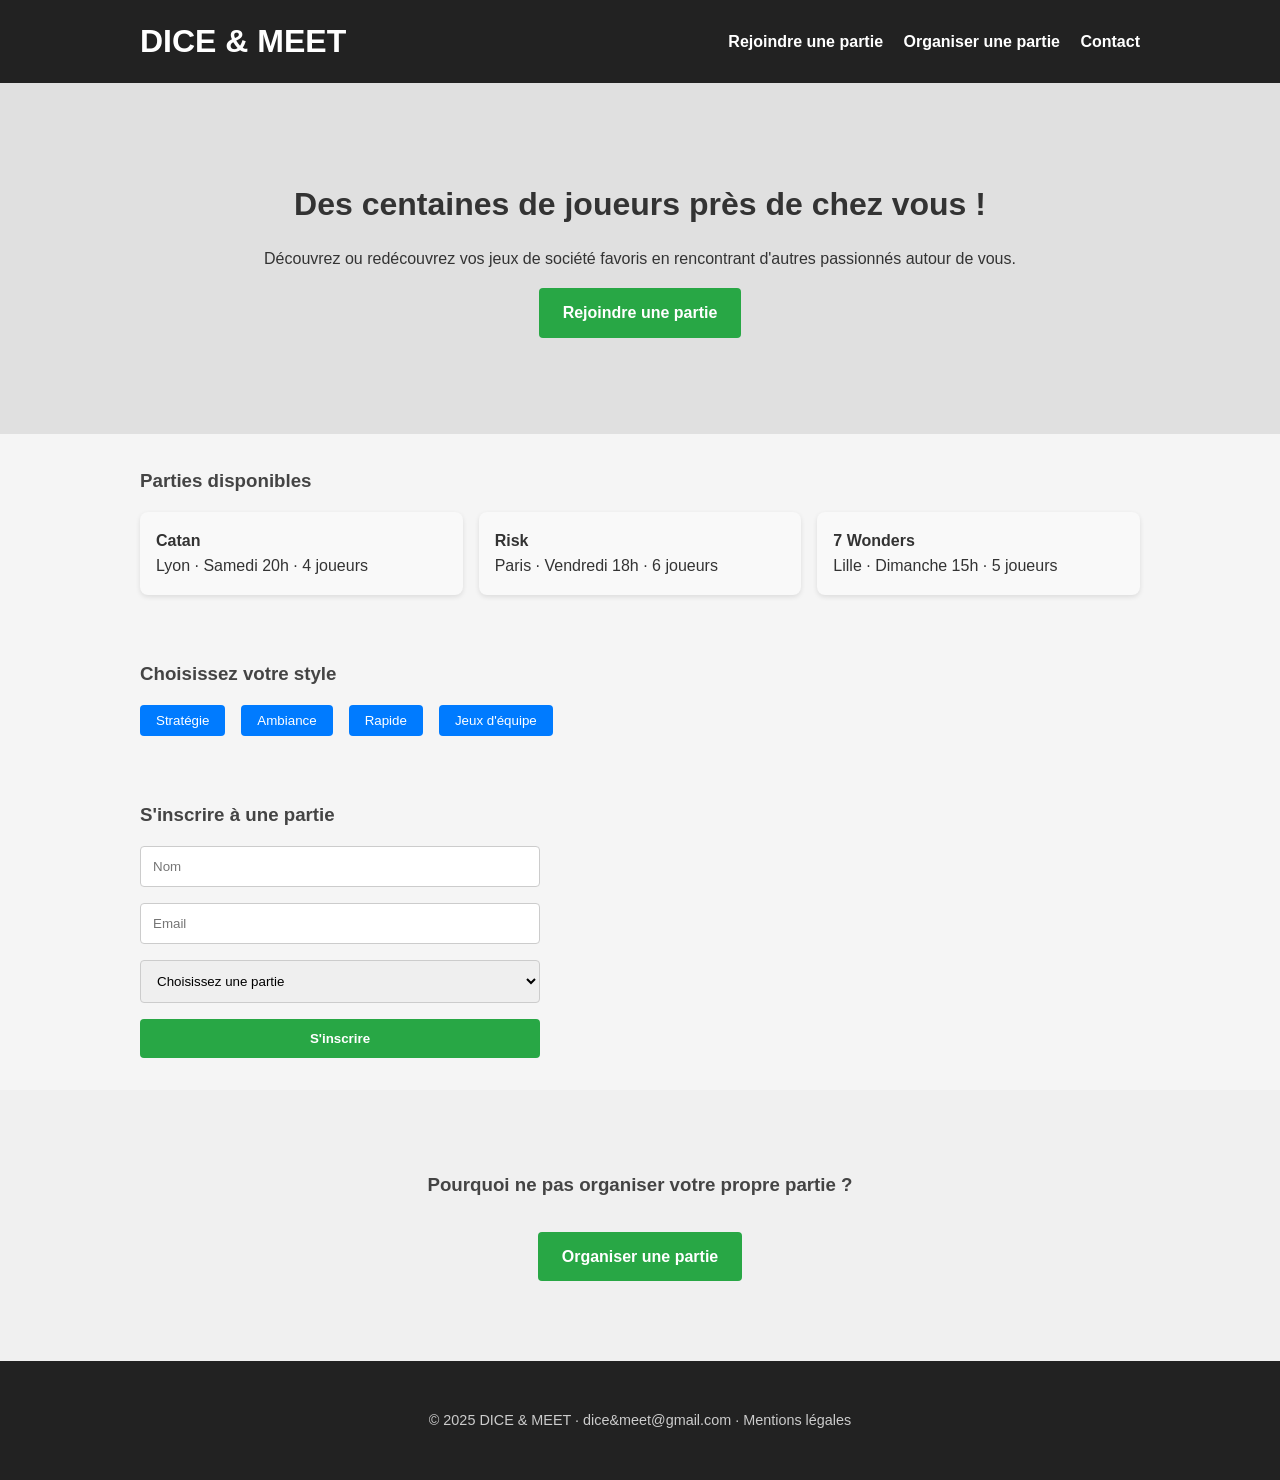
==== index.html @ 6a3aaa8e "first commit" ====
<!DOCTYPE html>
<html lang="fr">
<head>
  <meta charset="UTF-8" />
  <meta name="viewport" content="width=device-width, initial-scale=1.0"/>
  <title>DICE & MEET - Accueil</title>
  <link rel="stylesheet" href="style.css" />
</head>
<body>

  <header>
    <div class="container header-container">
      <h1>DICE & MEET</h1>
      <nav>
        <a href="#">Rejoindre une partie</a>
        <a href="#">Organiser une partie</a>
        <a href="#">Contact</a>
      </nav>
    </div>
  </header>

  <section class="hero">
    <div class="container">
      <h2>Des centaines de joueurs près de chez vous !</h2>
      <p>Découvrez ou redécouvrez vos jeux de société favoris en rencontrant d'autres passionnés autour de vous.</p>
      <a href="#" class="cta">Rejoindre une partie</a>
    </div>
  </section>

  <section class="games-list">
    <div class="container">
      <h3>Parties disponibles</h3>
      <div class="cards">
        <div class="card">
          <h4>Catan</h4>
          <p>Lyon · Samedi 20h · 4 joueurs</p>
        </div>
        <div class="card">
          <h4>Risk</h4>
          <p>Paris · Vendredi 18h · 6 joueurs</p>
        </div>
        <div class="card">
          <h4>7 Wonders</h4>
          <p>Lille · Dimanche 15h · 5 joueurs</p>
        </div>
      </div>
    </div>
  </section>

  <section class="themes">
    <div class="container">
      <h3>Choisissez votre style</h3>
      <div class="theme-buttons">
        <button>Stratégie</button>
        <button>Ambiance</button>
        <button>Rapide</button>
        <button>Jeux d'équipe</button>
      </div>
    </div>
  </section>

  <section class="inscription">
    <div class="container">
      <h3>S'inscrire à une partie</h3>
      <form>
        <input type="text" placeholder="Nom" required />
        <input type="email" placeholder="Email" required />
        <select required>
          <option disabled selected>Choisissez une partie</option>
          <option>Catan à Lyon</option>
          <option>Risk à Paris</option>
          <option>7 Wonders à Lille</option>
        </select>
        <button type="submit">S'inscrire</button>
      </form>
    </div>
  </section>

  <section class="cta-organiser">
    <div class="container">
      <h3>Pourquoi ne pas organiser votre propre partie ?</h3>
      <a href="#" class="cta">Organiser une partie</a>
    </div>
  </section>

  <footer>
    <div class="container">
      <p>&copy; 2025 DICE & MEET · dice&meet@gmail.com · Mentions légales</p>
    </div>
  </footer>

</body>
</html>
---- style.css ----
* {
    box-sizing: border-box;
    margin: 0;
    padding: 0;
  }
  
  body {
    font-family: 'Segoe UI', sans-serif;
    background: #f5f5f5;
    color: #333;
    line-height: 1.6;
  }
  
  .container {
    width: 90%;
    max-width: 1000px;
    margin: auto;
    padding: 2rem 0;
  }
  
  header {
    background: #222;
    color: #fff;
  }
  
  .header-container {
    display: flex;
    justify-content: space-between;
    align-items: center;
    padding: 1rem 0;
  }
  
  nav a {
    color: #fff;
    margin-left: 1rem;
    text-decoration: none;
    font-weight: bold;
  }
  
  .hero {
    background: #e0e0e0;
    text-align: center;
    padding: 4rem 0;
  }
  
  .hero h2 {
    font-size: 2rem;
    margin-bottom: 1rem;
  }
  
  .cta {
    display: inline-block;
    background: #28a745;
    color: white;
    padding: 0.75rem 1.5rem;
    margin-top: 1rem;
    text-decoration: none;
    font-weight: bold;
    border-radius: 4px;
  }
  
  .games-list h3,
  .themes h3,
  .inscription h3,
  .cta-organiser h3 {
    margin-bottom: 1rem;
    color: #444;
  }
  
  .cards {
    display: flex;
    flex-wrap: wrap;
    gap: 1rem;
  }
  
  .card {
    flex: 1 1 calc(33.33% - 1rem);
    background: white;
    padding: 1rem;
    border-radius: 8px;
    box-shadow: 0 2px 5px rgba(0,0,0,0.1);
  }
  
  .themes .theme-buttons {
    display: flex;
    gap: 1rem;
    flex-wrap: wrap;
  }
  
  .themes button {
    padding: 0.5rem 1rem;
    border: none;
    background: #007bff;
    color: white;
    border-radius: 4px;
    cursor: pointer;
  }
  
  .inscription form {
    display: flex;
    flex-direction: column;
    gap: 1rem;
    max-width: 400px;
    margin-top: 1rem;
  }
  
  .inscription input,
  .inscription select {
    padding: 0.75rem;
    border: 1px solid #ccc;
    border-radius: 4px;
  }
  
  .inscription button {
    background: #28a745;
    color: white;
    border: none;
    padding: 0.75rem;
    font-weight: bold;
    cursor: pointer;
    border-radius: 4px;
  }
  
  .cta-organiser {
    background: #f0f0f0;
    text-align: center;
    padding: 3rem 1rem;
  }
  
  footer {
    background: #222;
    color: #ccc;
    text-align: center;
    padding: 1rem 0;
    font-size: 0.9rem;
  }

  .organiser {
    display: flex;
    gap: 2rem;
    padding: 2rem;
  }
  
  .intro {
    flex: 1;
  }
  
  .intro h1 {
    font-size: 2rem;
    color: #333;
  }
  
  .intro .button {
    display: inline-block;
    margin-top: 1rem;
    background-color: #2196f3;
    color: white;
    padding: 0.5rem 1rem;
    border-radius: 5px;
    text-decoration: none;
  }
  
  .party-cards {
    flex: 2;
    display: grid;
    grid-template-columns: repeat(auto-fill, minmax(250px, 1fr));
    gap: 1.5rem;
  }
  
  .card {
    background-color: #f9f9f9;
    padding: 1rem;
    border-radius: 8px;
    box-shadow: 0 2px 5px rgba(0,0,0,0.1);
  }
  
  .card h2 {
    margin-top: 0.5rem;
    color: #555;
  }
  
  .card .players {
    font-weight: bold;
  }
  
  .card button {
    margin-top: 0.5rem;
    background-color: #4caf50;
    color: white;
    border: none;
    padding: 0.5rem;
    border-radius: 4px;
    cursor: pointer;
  }
  
  .filters {
    flex: 1;
    background-color: #eee;
    padding: 1rem;
    border-radius: 8px;
  }
  
  .filters h3 {
    margin-bottom: 1rem;
  }
  
  .filters ul {
    list-style: none;
    padding-left: 0;
    margin-bottom: 1rem;
  }
  
  .filters ul.tags li {
    background-color: #ddd;
    display: inline-block;
    margin: 0.2rem;
    padding: 0.3rem 0.6rem;
    border-radius: 12px;
  }
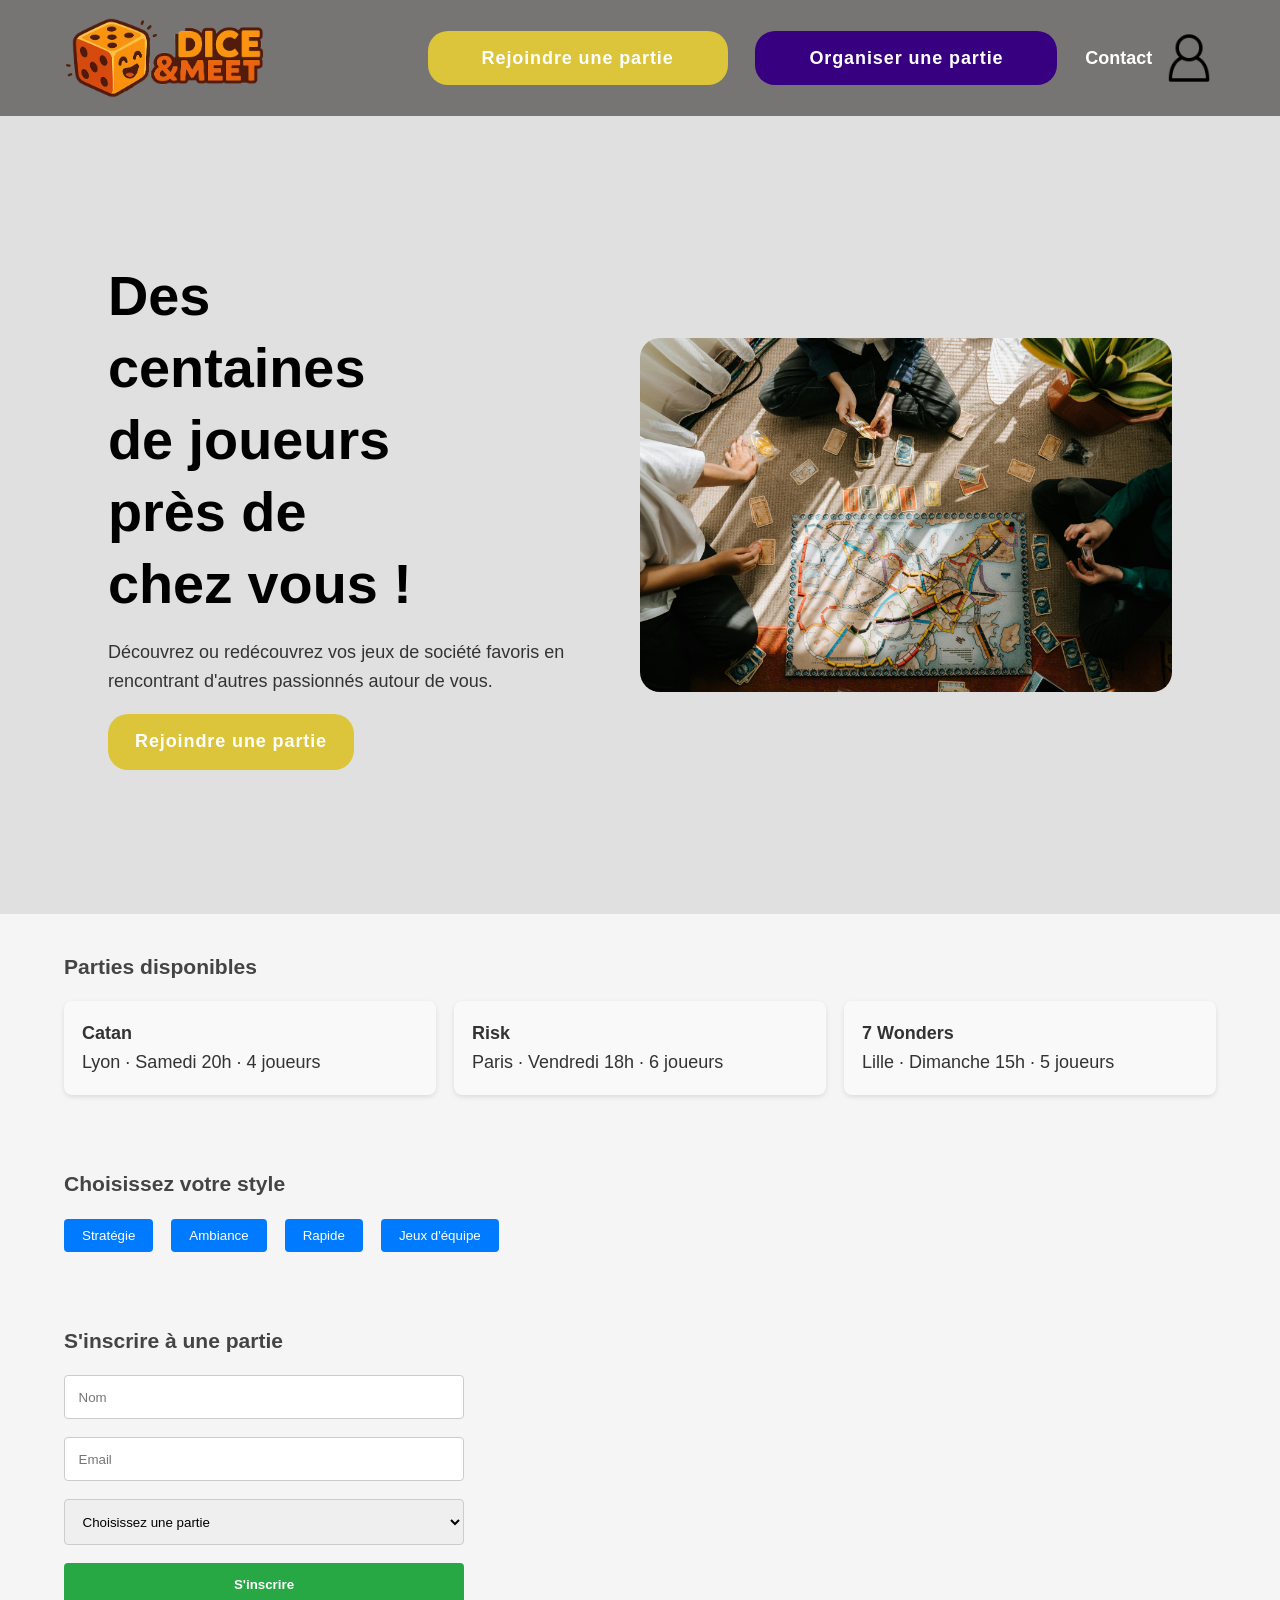
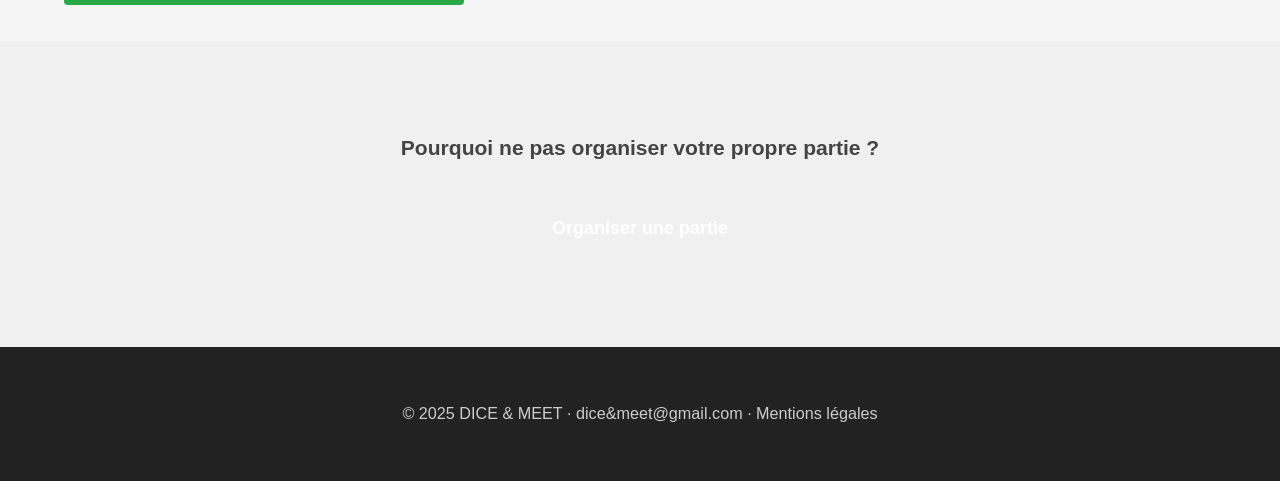
==== commit e09040d8: "header+herosection" ====
--- a/index.html
+++ b/index.html
@@ -1,93 +1,99 @@
 <!DOCTYPE html>
 <html lang="fr">
+
 <head>
-  <meta charset="UTF-8" />
-  <meta name="viewport" content="width=device-width, initial-scale=1.0"/>
-  <title>DICE & MEET - Accueil</title>
-  <link rel="stylesheet" href="style.css" />
+    <meta charset="UTF-8" />
+    <meta name="viewport" content="width=device-width, initial-scale=1.0" />
+    <title>DICE & MEET - Accueil</title>
+    <link rel="stylesheet" href="style.css" />
 </head>
+
 <body>
 
-  <header>
-    <div class="container header-container">
-      <h1>DICE & MEET</h1>
-      <nav>
-        <a href="#">Rejoindre une partie</a>
-        <a href="#">Organiser une partie</a>
-        <a href="#">Contact</a>
-      </nav>
-    </div>
-  </header>
+    <header>
+        <div class="container header-container">
+                <img src="assets/Logo.png" alt="">
+            <nav>
+                <a href="#" class="primary">Rejoindre une partie</a>
+                <a href="#" class="secondary">Organiser une partie</a>
+                <a href="#">Contact</a>
+                <img src="assets/user.png" alt="">
+            </nav>
+        </div>
+    </header>
 
-  <section class="hero">
-    <div class="container">
-      <h2>Des centaines de joueurs près de chez vous !</h2>
-      <p>Découvrez ou redécouvrez vos jeux de société favoris en rencontrant d'autres passionnés autour de vous.</p>
-      <a href="#" class="cta">Rejoindre une partie</a>
-    </div>
-  </section>
+    <section class="hero">
+        <div class="container">
+            <h2>Des centaines de joueurs près de chez vous !</h2>
+            <p>Découvrez ou redécouvrez vos jeux de société favoris en rencontrant d'autres passionnés autour de vous.
+            </p>
+            <a href="#" class=" cta primary ">Rejoindre une partie</a>
+        </div>
+        <img src="assets/herosectionimg.jpg" alt="">
+    </section>
 
-  <section class="games-list">
-    <div class="container">
-      <h3>Parties disponibles</h3>
-      <div class="cards">
-        <div class="card">
-          <h4>Catan</h4>
-          <p>Lyon · Samedi 20h · 4 joueurs</p>
+    <section class="games-list">
+        <div class="container">
+            <h3>Parties disponibles</h3>
+            <div class="cards">
+                <div class="card">
+                    <h4>Catan</h4>
+                    <p>Lyon · Samedi 20h · 4 joueurs</p>
+                </div>
+                <div class="card">
+                    <h4>Risk</h4>
+                    <p>Paris · Vendredi 18h · 6 joueurs</p>
+                </div>
+                <div class="card">
+                    <h4>7 Wonders</h4>
+                    <p>Lille · Dimanche 15h · 5 joueurs</p>
+                </div>
+            </div>
         </div>
-        <div class="card">
-          <h4>Risk</h4>
-          <p>Paris · Vendredi 18h · 6 joueurs</p>
+    </section>
+
+    <section class="themes">
+        <div class="container">
+            <h3>Choisissez votre style</h3>
+            <div class="theme-buttons">
+                <button>Stratégie</button>
+                <button>Ambiance</button>
+                <button>Rapide</button>
+                <button>Jeux d'équipe</button>
+            </div>
         </div>
-        <div class="card">
-          <h4>7 Wonders</h4>
-          <p>Lille · Dimanche 15h · 5 joueurs</p>
+    </section>
+
+    <section class="inscription">
+        <div class="container">
+            <h3>S'inscrire à une partie</h3>
+            <form>
+                <input type="text" placeholder="Nom" required />
+                <input type="email" placeholder="Email" required />
+                <select required>
+                    <option disabled selected>Choisissez une partie</option>
+                    <option>Catan à Lyon</option>
+                    <option>Risk à Paris</option>
+                    <option>7 Wonders à Lille</option>
+                </select>
+                <button type="submit">S'inscrire</button>
+            </form>
         </div>
-      </div>
-    </div>
-  </section>
+    </section>
 
-  <section class="themes">
-    <div class="container">
-      <h3>Choisissez votre style</h3>
-      <div class="theme-buttons">
-        <button>Stratégie</button>
-        <button>Ambiance</button>
-        <button>Rapide</button>
-        <button>Jeux d'équipe</button>
-      </div>
-    </div>
-  </section>
+    <section class="cta-organiser">
+        <div class="container">
+            <h3>Pourquoi ne pas organiser votre propre partie ?</h3>
+            <a href="#" class="cta">Organiser une partie</a>
+        </div>
+    </section>
 
-  <section class="inscription">
-    <div class="container">
-      <h3>S'inscrire à une partie</h3>
-      <form>
-        <input type="text" placeholder="Nom" required />
-        <input type="email" placeholder="Email" required />
-        <select required>
-          <option disabled selected>Choisissez une partie</option>
-          <option>Catan à Lyon</option>
-          <option>Risk à Paris</option>
-          <option>7 Wonders à Lille</option>
-        </select>
-        <button type="submit">S'inscrire</button>
-      </form>
-    </div>
-  </section>
-
-  <section class="cta-organiser">
-    <div class="container">
-      <h3>Pourquoi ne pas organiser votre propre partie ?</h3>
-      <a href="#" class="cta">Organiser une partie</a>
-    </div>
-  </section>
-
-  <footer>
-    <div class="container">
-      <p>&copy; 2025 DICE & MEET · dice&meet@gmail.com · Mentions légales</p>
-    </div>
-  </footer>
+    <footer>
+        <div class="container">
+            <p>&copy; 2025 DICE & MEET · dice&meet@gmail.com · Mentions légales</p>
+        </div>
+    </footer>
 
 </body>
-</html>
+
+</html>
--- a/style.css
+++ b/style.css
@@ -1,117 +1,171 @@
+:root {
+    --primary-color: rgb(221, 197, 59);
+    --secondary-color: rgb(55, 0, 128);
+    font-size: 18px;
+}
+
 * {
     box-sizing: border-box;
     margin: 0;
     padding: 0;
-  }
-  
-  body {
+}
+
+body {
     font-family: 'Segoe UI', sans-serif;
     background: #f5f5f5;
     color: #333;
     line-height: 1.6;
-  }
-  
-  .container {
+}
+
+.primary {
+    background-color: var(--primary-color);
+    padding: .7rem 3rem;
+    border-radius: 20px;
+    letter-spacing: .05rem;
+}
+
+.secondary{
+    background-color: var(--secondary-color);
+    padding: .7rem 3rem;
+    border-radius: 20px;
+    letter-spacing: .05rem;
+}
+
+.container {
+    
     width: 90%;
-    max-width: 1000px;
     margin: auto;
     padding: 2rem 0;
-  }
-  
-  header {
-    background: #222;
+}
+
+header {
+    background-color: #2c27279f;
     color: #fff;
-  }
-  
-  .header-container {
+}
+
+header img {
+    width: 200px;
+}
+
+.header-container {
     display: flex;
     justify-content: space-between;
     align-items: center;
     padding: 1rem 0;
-  }
-  
-  nav a {
+}
+
+nav{
+    display: flex;
+    justify-content: space-between;
+    align-items: center;
+    height: 100%;
+    width: 70%;
+}
+
+nav img{
+    height: 3rem;
+    width: 3rem;
+}
+
+nav a {
     color: #fff;
     margin-left: 1rem;
     text-decoration: none;
     font-weight: bold;
-  }
-  
-  .hero {
-    background: #e0e0e0;
-    text-align: center;
-    padding: 4rem 0;
-  }
-  
-  .hero h2 {
-    font-size: 2rem;
-    margin-bottom: 1rem;
-  }
-  
-  .cta {
+}
+
+.hero {
+    background-color: #e0e0e0;
+    padding: 6rem ;
+    display: flex;
+    flex-direction: row;
+    align-items: center;
+}
+
+
+.hero h2 {
+    width: 60%;
+    font-size: 3.1em;
+    margin-bottom: 1rem;
+    color: black;
+    line-height: 4rem;
+}
+
+.hero p{
+    width: 90%;
+    font-weight: 500;
+
+
+}
+
+.hero img{
+    height:50%;
+    width: 50%;
+    border-radius: 20px;
+}
+
+.cta {
     display: inline-block;
-    background: #28a745;
     color: white;
     padding: 0.75rem 1.5rem;
     margin-top: 1rem;
     text-decoration: none;
     font-weight: bold;
-    border-radius: 4px;
-  }
-  
-  .games-list h3,
-  .themes h3,
-  .inscription h3,
-  .cta-organiser h3 {
+}
+
+.games-list h3,
+.themes h3,
+.inscription h3,
+.cta-organiser h3 {
     margin-bottom: 1rem;
     color: #444;
-  }
-  
-  .cards {
+}
+
+.cards {
     display: flex;
     flex-wrap: wrap;
     gap: 1rem;
-  }
-  
-  .card {
+}
+
+.card {
     flex: 1 1 calc(33.33% - 1rem);
     background: white;
     padding: 1rem;
     border-radius: 8px;
-    box-shadow: 0 2px 5px rgba(0,0,0,0.1);
-  }
-  
-  .themes .theme-buttons {
+    box-shadow: 0 2px 5px rgba(0, 0, 0, 0.1);
+}
+
+.themes .theme-buttons {
     display: flex;
     gap: 1rem;
     flex-wrap: wrap;
-  }
-  
-  .themes button {
+}
+
+.themes button {
     padding: 0.5rem 1rem;
     border: none;
     background: #007bff;
     color: white;
     border-radius: 4px;
     cursor: pointer;
-  }
-  
-  .inscription form {
+}
+
+.inscription form {
     display: flex;
     flex-direction: column;
     gap: 1rem;
     max-width: 400px;
     margin-top: 1rem;
-  }
-  
-  .inscription input,
-  .inscription select {
+}
+
+.inscription input,
+.inscription select {
     padding: 0.75rem;
     border: 1px solid #ccc;
     border-radius: 4px;
-  }
-  
-  .inscription button {
+}
+
+.inscription button {
     background: #28a745;
     color: white;
     border: none;
@@ -119,38 +173,38 @@
     font-weight: bold;
     cursor: pointer;
     border-radius: 4px;
-  }
-  
-  .cta-organiser {
+}
+
+.cta-organiser {
     background: #f0f0f0;
     text-align: center;
     padding: 3rem 1rem;
-  }
-  
-  footer {
+}
+
+footer {
     background: #222;
     color: #ccc;
     text-align: center;
     padding: 1rem 0;
     font-size: 0.9rem;
-  }
-
-  .organiser {
+}
+
+.organiser {
     display: flex;
     gap: 2rem;
     padding: 2rem;
-  }
-  
-  .intro {
+}
+
+.intro {
     flex: 1;
-  }
-  
-  .intro h1 {
+}
+
+.intro h1 {
     font-size: 2rem;
     color: #333;
-  }
-  
-  .intro .button {
+}
+
+.intro .button {
     display: inline-block;
     margin-top: 1rem;
     background-color: #2196f3;
@@ -158,32 +212,32 @@
     padding: 0.5rem 1rem;
     border-radius: 5px;
     text-decoration: none;
-  }
-  
-  .party-cards {
+}
+
+.party-cards {
     flex: 2;
     display: grid;
     grid-template-columns: repeat(auto-fill, minmax(250px, 1fr));
     gap: 1.5rem;
-  }
-  
-  .card {
+}
+
+.card {
     background-color: #f9f9f9;
     padding: 1rem;
     border-radius: 8px;
-    box-shadow: 0 2px 5px rgba(0,0,0,0.1);
-  }
-  
-  .card h2 {
+    box-shadow: 0 2px 5px rgba(0, 0, 0, 0.1);
+}
+
+.card h2 {
     margin-top: 0.5rem;
     color: #555;
-  }
-  
-  .card .players {
-    font-weight: bold;
-  }
-  
-  .card button {
+}
+
+.card .players {
+    font-weight: bold;
+}
+
+.card button {
     margin-top: 0.5rem;
     background-color: #4caf50;
     color: white;
@@ -191,31 +245,29 @@
     padding: 0.5rem;
     border-radius: 4px;
     cursor: pointer;
-  }
-  
-  .filters {
+}
+
+.filters {
     flex: 1;
     background-color: #eee;
     padding: 1rem;
     border-radius: 8px;
-  }
-  
-  .filters h3 {
-    margin-bottom: 1rem;
-  }
-  
-  .filters ul {
+}
+
+.filters h3 {
+    margin-bottom: 1rem;
+}
+
+.filters ul {
     list-style: none;
     padding-left: 0;
     margin-bottom: 1rem;
-  }
-  
-  .filters ul.tags li {
+}
+
+.filters ul.tags li {
     background-color: #ddd;
     display: inline-block;
     margin: 0.2rem;
     padding: 0.3rem 0.6rem;
     border-radius: 12px;
-  }
-  
-  +}
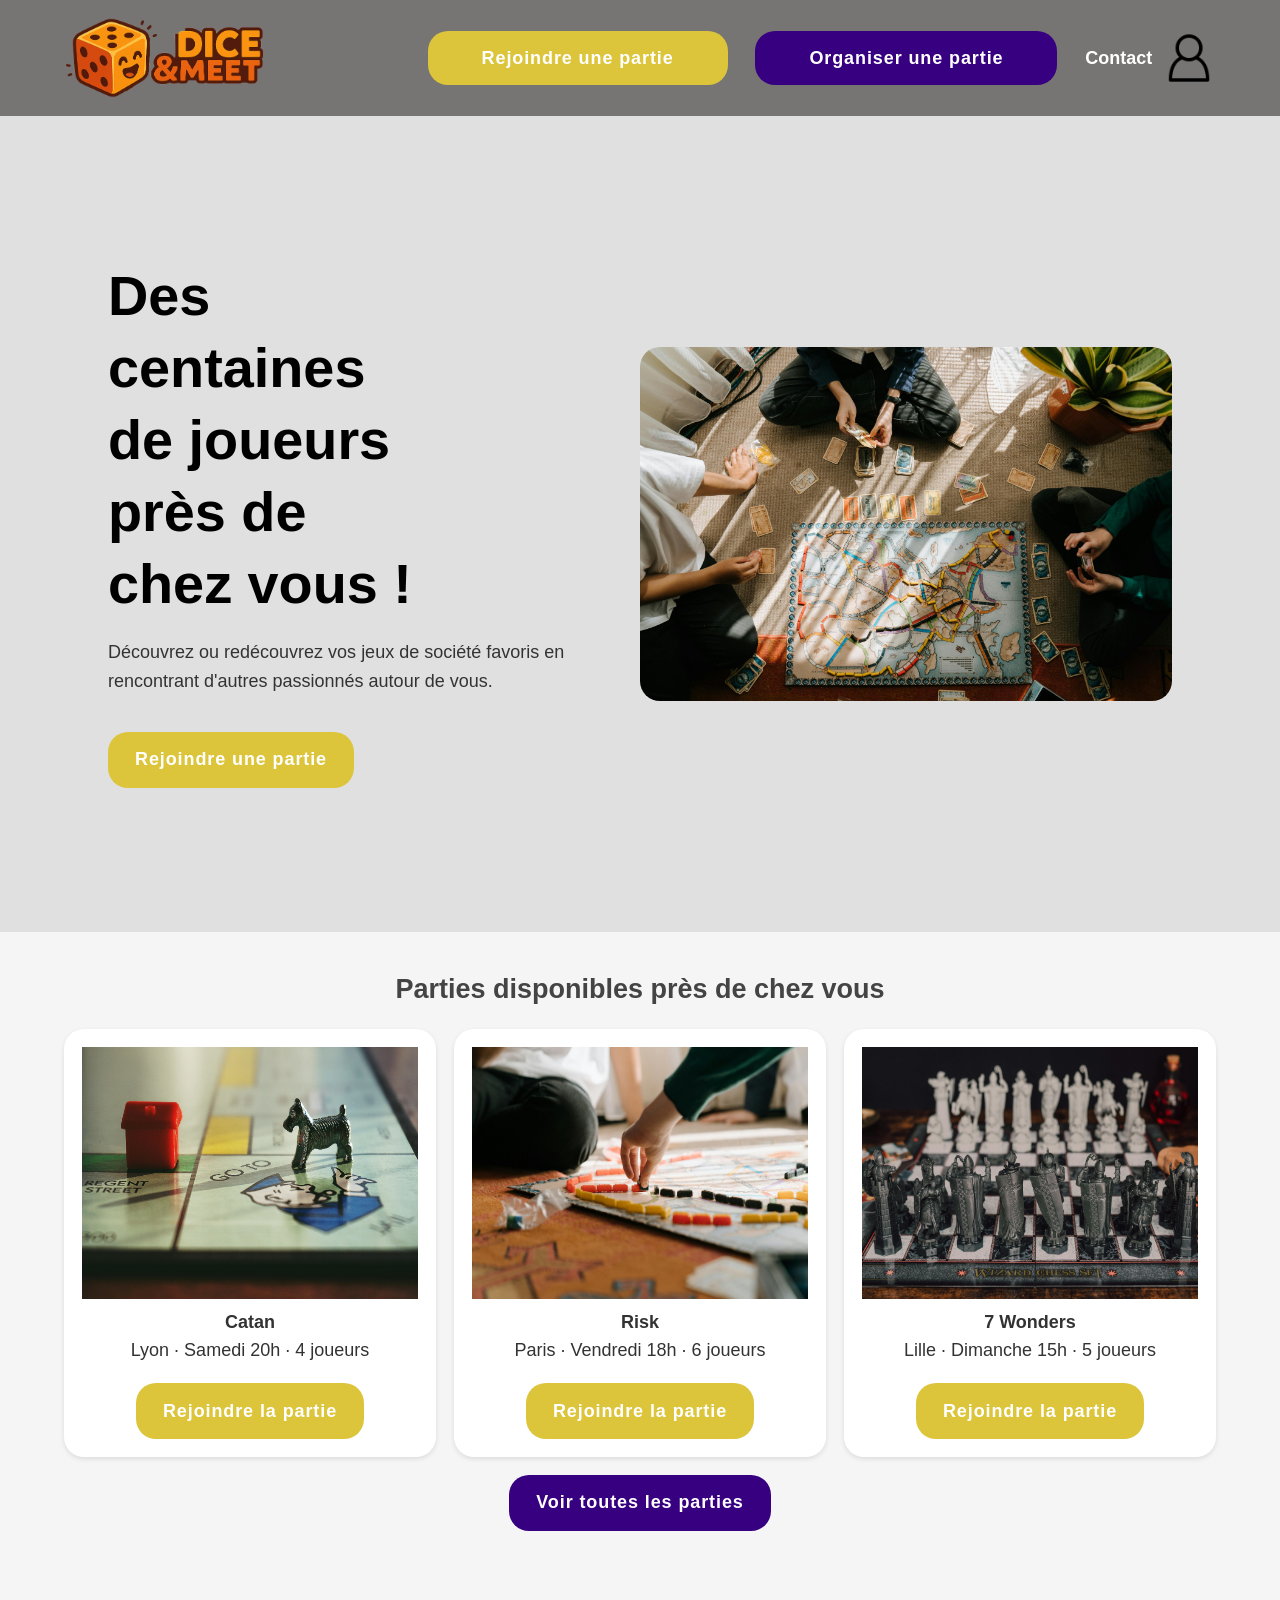
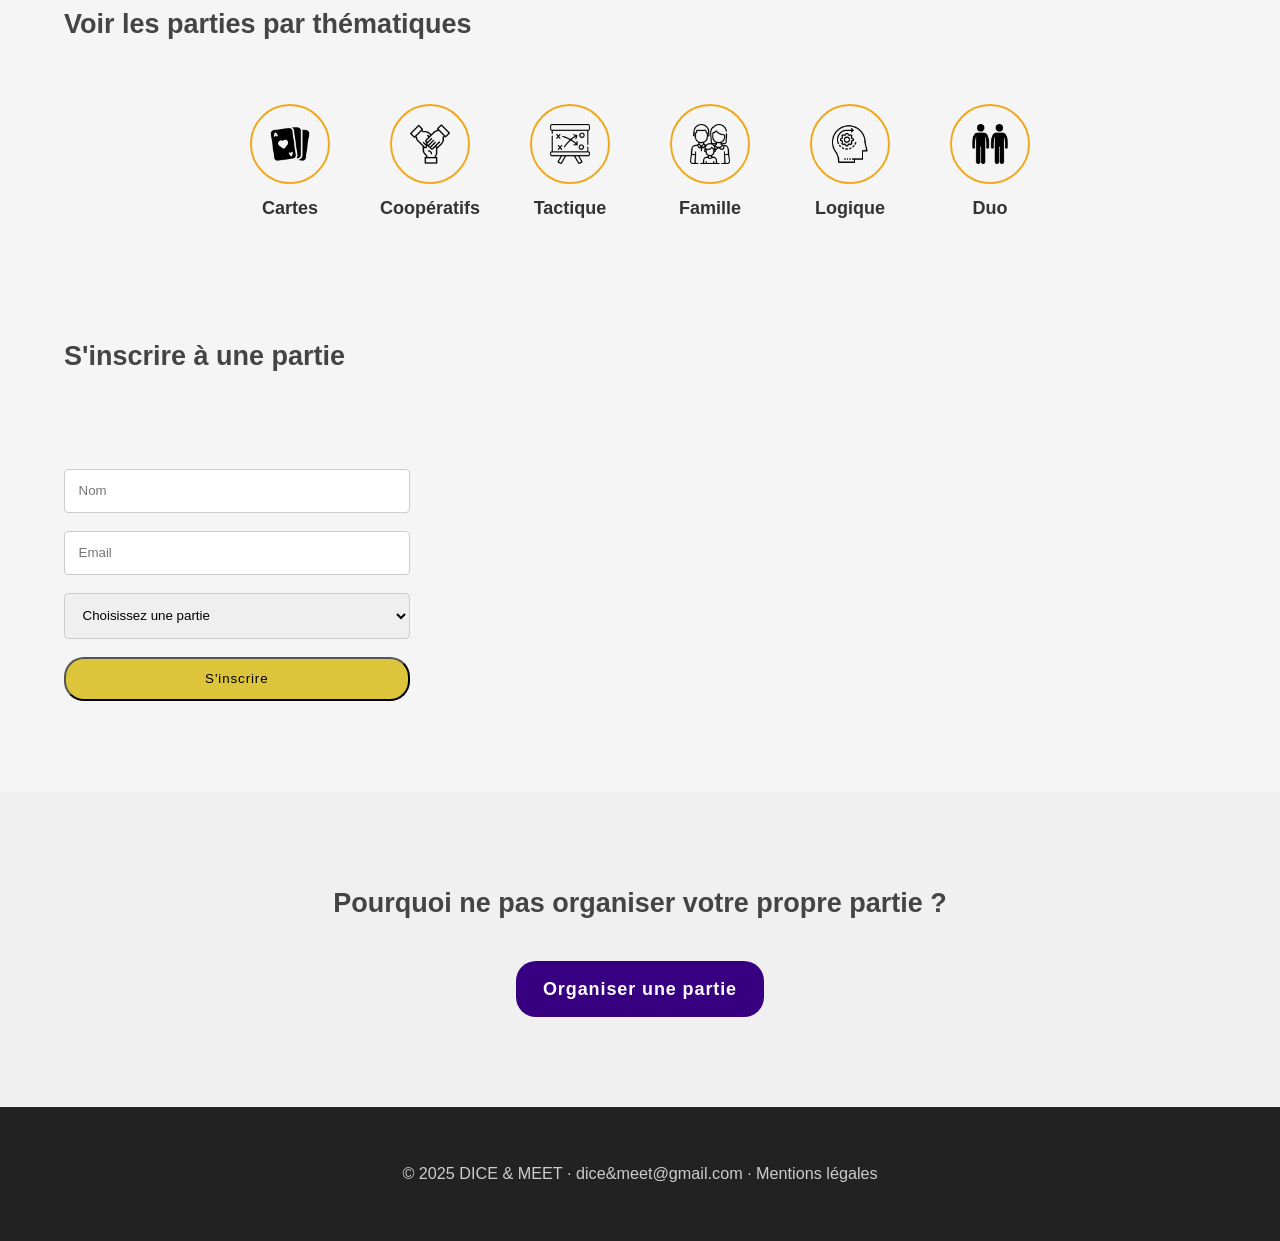
==== commit d517ec97: "Homepagew/footer" ====
--- a/index.html
+++ b/index.html
@@ -12,7 +12,7 @@
 
     <header>
         <div class="container header-container">
-                <img src="assets/Logo.png" alt="">
+            <img src="assets/Logo.png" alt="">
             <nav>
                 <a href="#" class="primary">Rejoindre une partie</a>
                 <a href="#" class="secondary">Organiser une partie</a>
@@ -33,58 +33,113 @@
     </section>
 
     <section class="games-list">
-        <div class="container">
-            <h3>Parties disponibles</h3>
+        <div class="cardcontainer">
+            <h3>Parties disponibles près de chez vous</h3>
             <div class="cards">
-                <div class="card">
+                <div class="gamecard">
+                    <img src="assets/gamecard1.jpg" alt="">
                     <h4>Catan</h4>
                     <p>Lyon · Samedi 20h · 4 joueurs</p>
+                    <a href="#" class=" cta primary ">Rejoindre la partie</a>
                 </div>
-                <div class="card">
+                <div class="gamecard">
+                    <img src="assets/gamecard2.jpg" alt="">
                     <h4>Risk</h4>
                     <p>Paris · Vendredi 18h · 6 joueurs</p>
+                    <a href="#" class=" cta primary ">Rejoindre la partie</a>
                 </div>
-                <div class="card">
+                <div class="gamecard">
+                    <img src="assets/gamecard3.jpg" alt="">
                     <h4>7 Wonders</h4>
                     <p>Lille · Dimanche 15h · 5 joueurs</p>
+                    <a href="#" class=" cta primary ">Rejoindre la partie</a>
                 </div>
             </div>
+            <a href="#" class=" cta secondary ">Voir toutes les parties</a>
+
         </div>
     </section>
 
     <section class="themes">
         <div class="container">
-            <h3>Choisissez votre style</h3>
-            <div class="theme-buttons">
-                <button>Stratégie</button>
-                <button>Ambiance</button>
-                <button>Rapide</button>
-                <button>Jeux d'équipe</button>
+            <h3>Voir les parties par thématiques</h3>
+            <div class="categories">
+                <div class="category">
+                    <div class="icon">
+                        <img src="assets/themeslogo/card-game.png" alt="Cartes">
+                    </div>
+                    <p>Cartes</p>
+                </div>
+
+                <div class="category">
+                    <div class="icon">
+                        <img src="assets/themeslogo/teamwork.png" alt="Coopératifs">
+                    </div>
+                    <p>Coopératifs</p>
+                </div>
+
+                <div class="category">
+                    <div class="icon">
+                        <img src="assets/themeslogo/tactical.png" alt="Tactique">
+                    </div>
+                    <p>Tactique</p>
+                </div>
+
+                <div class="category">
+                    <div class="icon">
+                        <img src="assets/themeslogo/family.png" alt="Famille">
+                    </div>
+                    <p>Famille</p>
+                </div>
+
+                <div class="category">
+                    <div class="icon">
+                        <img src="assets/themeslogo/logical-thinking.png" alt="Logique">
+                    </div>
+                    <p>Logique</p>
+                </div>
+
+                <div class="category">
+                    <div class="icon">
+                        <img src="assets/themeslogo/two.png" alt="Duo">
+                    </div>
+                    <p>Duo</p>
+                </div>
             </div>
+
         </div>
     </section>
 
     <section class="inscription">
         <div class="container">
             <h3>S'inscrire à une partie</h3>
-            <form>
-                <input type="text" placeholder="Nom" required />
-                <input type="email" placeholder="Email" required />
-                <select required>
-                    <option disabled selected>Choisissez une partie</option>
-                    <option>Catan à Lyon</option>
-                    <option>Risk à Paris</option>
-                    <option>7 Wonders à Lille</option>
-                </select>
-                <button type="submit">S'inscrire</button>
-            </form>
+            <div class="inscriptionsection">
+                <form>
+                    <input type="text" placeholder="Nom" required />
+                    <input type="email" placeholder="Email" required />
+                    <select required>
+                        <option disabled selected>Choisissez une partie</option>
+                        <option>Catan à Lyon</option>
+                        <option>Risk à Paris</option>
+                        <option>7 Wonders à Lille</option>
+                    </select>
+                    <button type="submit">S'inscrire</button>
+                </form>
+                <section id="map">
+                    <iframe
+                        src="https://www.google.com/maps/embed?pb=!1m18!1m12!1m3!1d22264.88116171491!2d4.806564274316411!3d45.7689828!2m3!1f0!2f0!3f0!3m2!1i1024!2i768!4f13.1!3m3!1m2!1s0x47f4eaf13c0b3e27%3A0x7c6f168fe861a185!2sAgence%20Havas%20Voyages!5e0!3m2!1sfr!2sfr!4v1698659297800!5m2!1sfr!2sfr"
+                        width="100%" height="100%" frameborder="0" style="border: 0; display: block" allowfullscreen=""
+                        aria-hidden="false" tabindex="0"></iframe>
+                </section>
+            </div>
+            
         </div>
     </section>
 
     <section class="cta-organiser">
         <div class="container">
             <h3>Pourquoi ne pas organiser votre propre partie ?</h3>
-            <a href="#" class="cta">Organiser une partie</a>
+            <a href="#" class="cta secondary">Organiser une partie</a>
         </div>
     </section>
 
--- a/style.css
+++ b/style.css
@@ -94,7 +94,7 @@
 .hero p{
     width: 90%;
     font-weight: 500;
-
+    margin-bottom: 1rem;
 
 }
 
@@ -117,45 +117,101 @@
 .themes h3,
 .inscription h3,
 .cta-organiser h3 {
+    font-size: 1.5em;
     margin-bottom: 1rem;
     color: #444;
 }
 
+.cardcontainer{
+    width: 90%;
+    margin: auto;
+    padding: 2rem 0;
+    display: flex;
+    flex-direction: column;
+    align-items: center;
+}
+
 .cards {
     display: flex;
+    align-items: center;
     flex-wrap: wrap;
     gap: 1rem;
 }
 
-.card {
+.gamecard {
     flex: 1 1 calc(33.33% - 1rem);
     background: white;
     padding: 1rem;
-    border-radius: 8px;
+    border-radius: 20px;
     box-shadow: 0 2px 5px rgba(0, 0, 0, 0.1);
-}
-
-.themes .theme-buttons {
-    display: flex;
-    gap: 1rem;
+    border-radius: 20px;
+    text-align: center;
+}
+
+.gamecard img{
+    width: 100%;
+    height: 14rem;
+}
+
+.categories {
+    display: flex;
+    justify-content: center;
+    gap: 40px;
     flex-wrap: wrap;
-}
-
-.themes button {
-    padding: 0.5rem 1rem;
-    border: none;
-    background: #007bff;
-    color: white;
-    border-radius: 4px;
-    cursor: pointer;
+    padding: 40px 0;
+    text-align: center;
+    font-family: Arial, sans-serif;
+  }
+  
+  .category {
+    display: flex;
+    flex-direction: column;
+    align-items: center;
+    width: 100px;
+  }
+  
+  .icon {
+    width: 80px;
+    height: 80px;
+    border: 2px solid #f0a91f;
+    border-radius: 50%;
+    display: flex;
+    align-items: center;
+    justify-content: center;
+    margin-bottom: 10px;
+  }
+  
+  .icon img {
+    width: 40px;
+    height: 40px;
+    object-fit: contain;
+  }
+  
+  .category p {
+    margin: 0;
+    font-weight: bold;
+  }
+  
+
+.inscriptionsection{
+    display: flex;
+    justify-content: space-between;
+    align-items: center;
+    
 }
 
 .inscription form {
     display: flex;
     flex-direction: column;
     gap: 1rem;
-    max-width: 400px;
     margin-top: 1rem;
+    width: 30%;
+    margin-right: 1rem;
+}
+
+#map{
+    width: 60%;
+    height: 20rem;
 }
 
 .inscription input,
@@ -166,13 +222,10 @@
 }
 
 .inscription button {
-    background: #28a745;
-    color: white;
-    border: none;
-    padding: 0.75rem;
-    font-weight: bold;
-    cursor: pointer;
-    border-radius: 4px;
+    background-color: var(--primary-color);
+    padding: .7rem 3rem;
+    border-radius: 20px;
+    letter-spacing: .05rem;
 }
 
 .cta-organiser {
